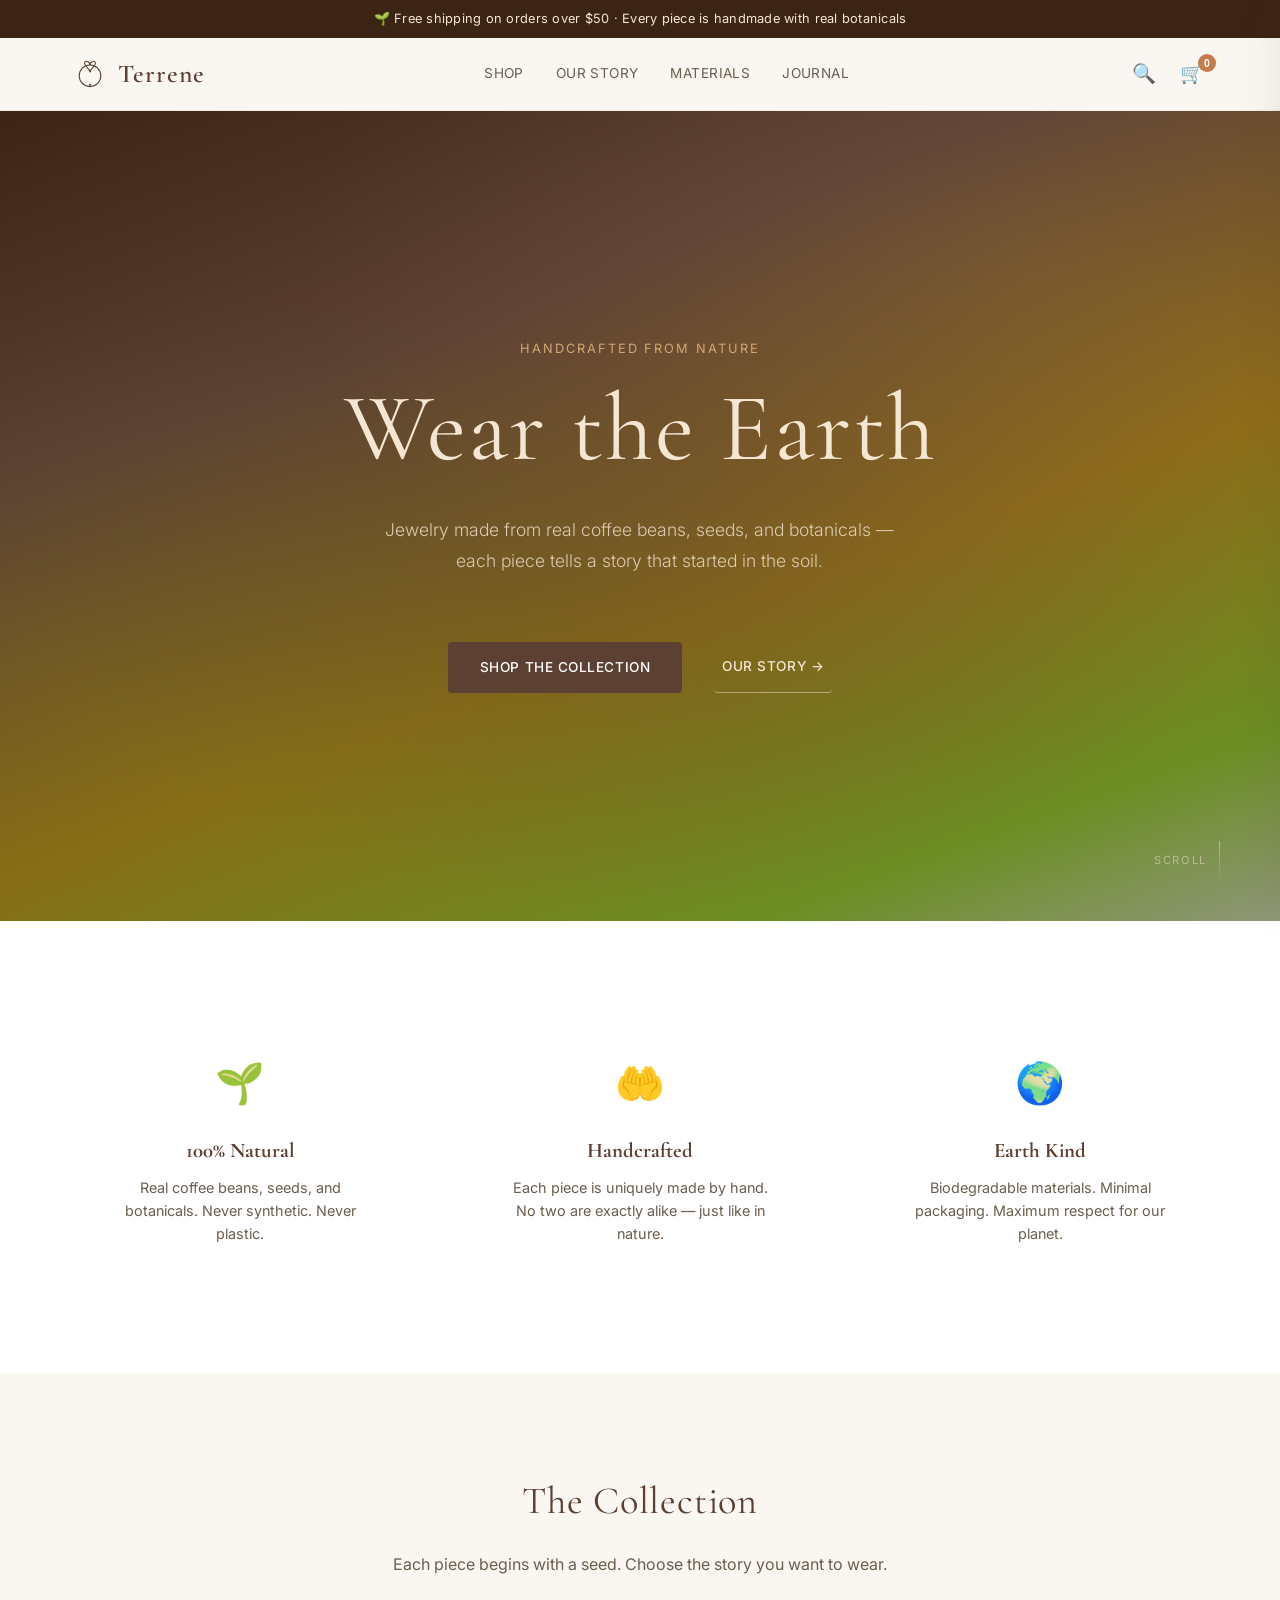
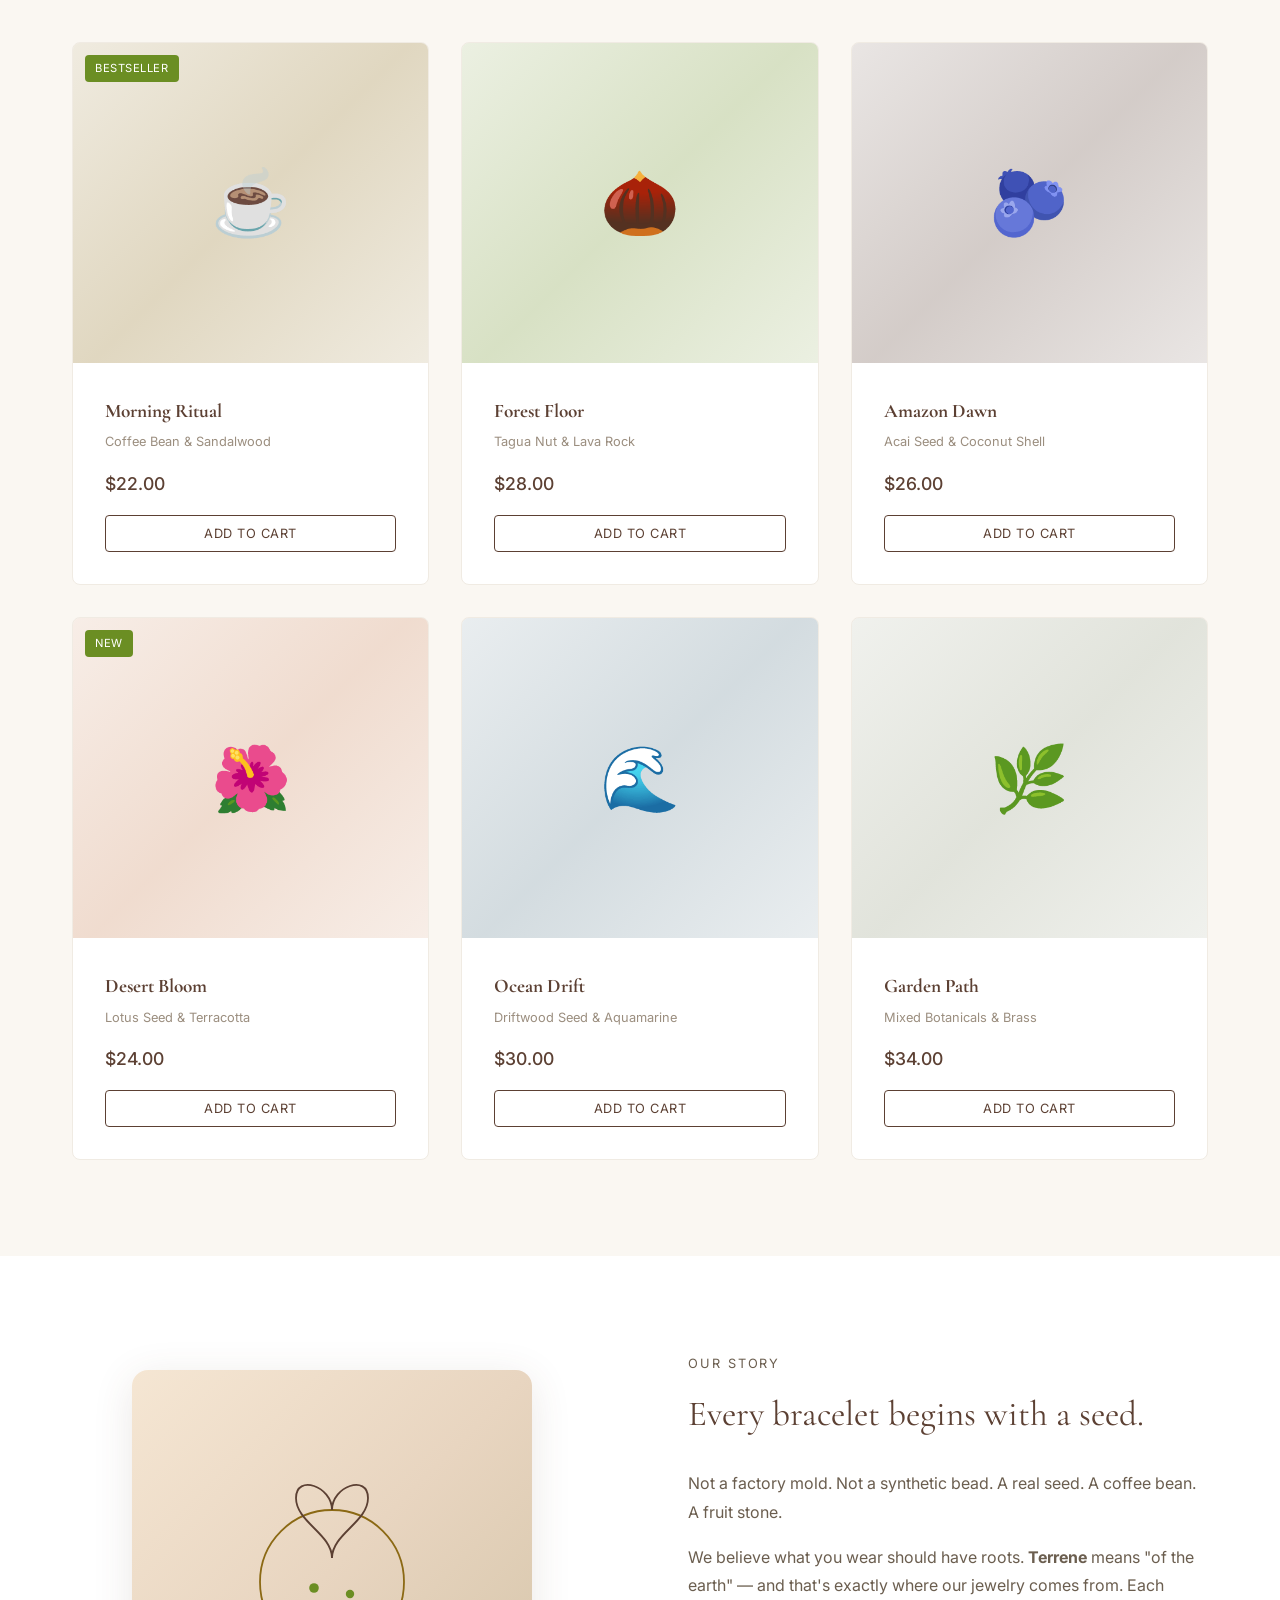
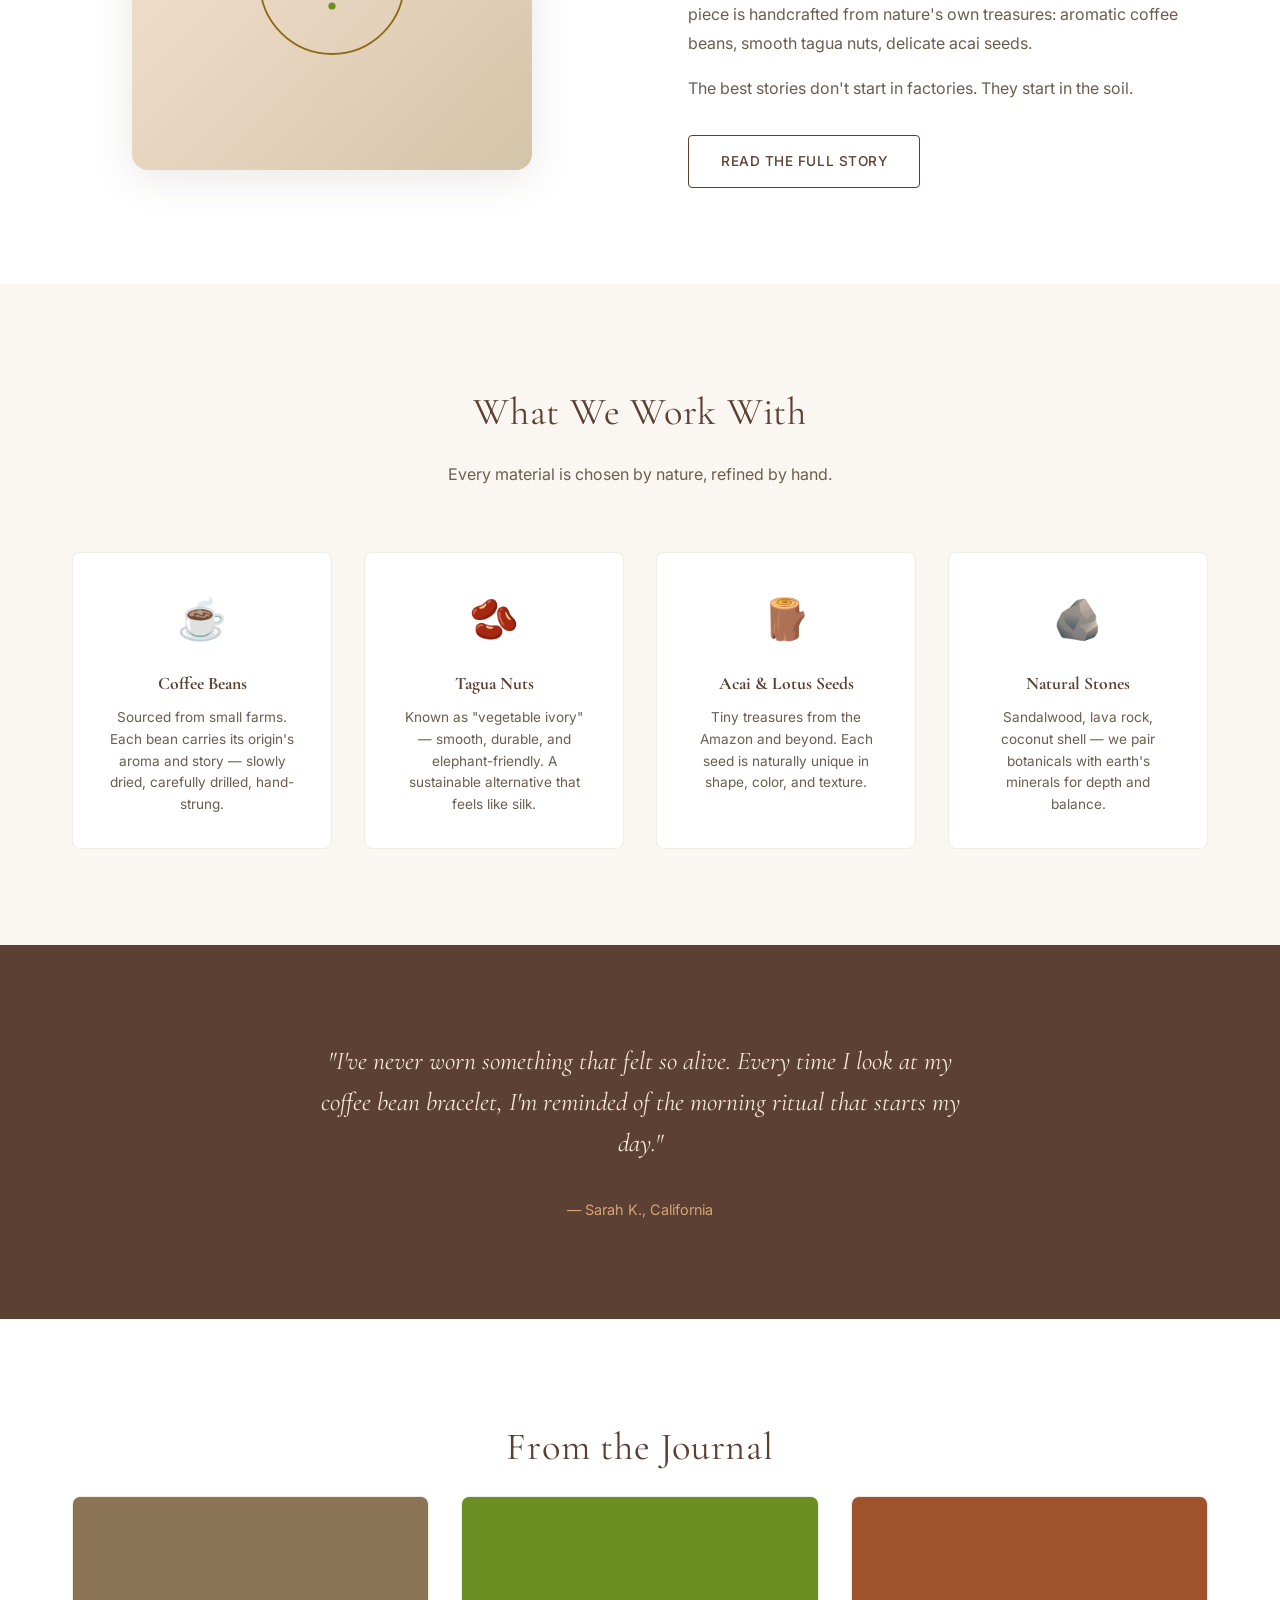
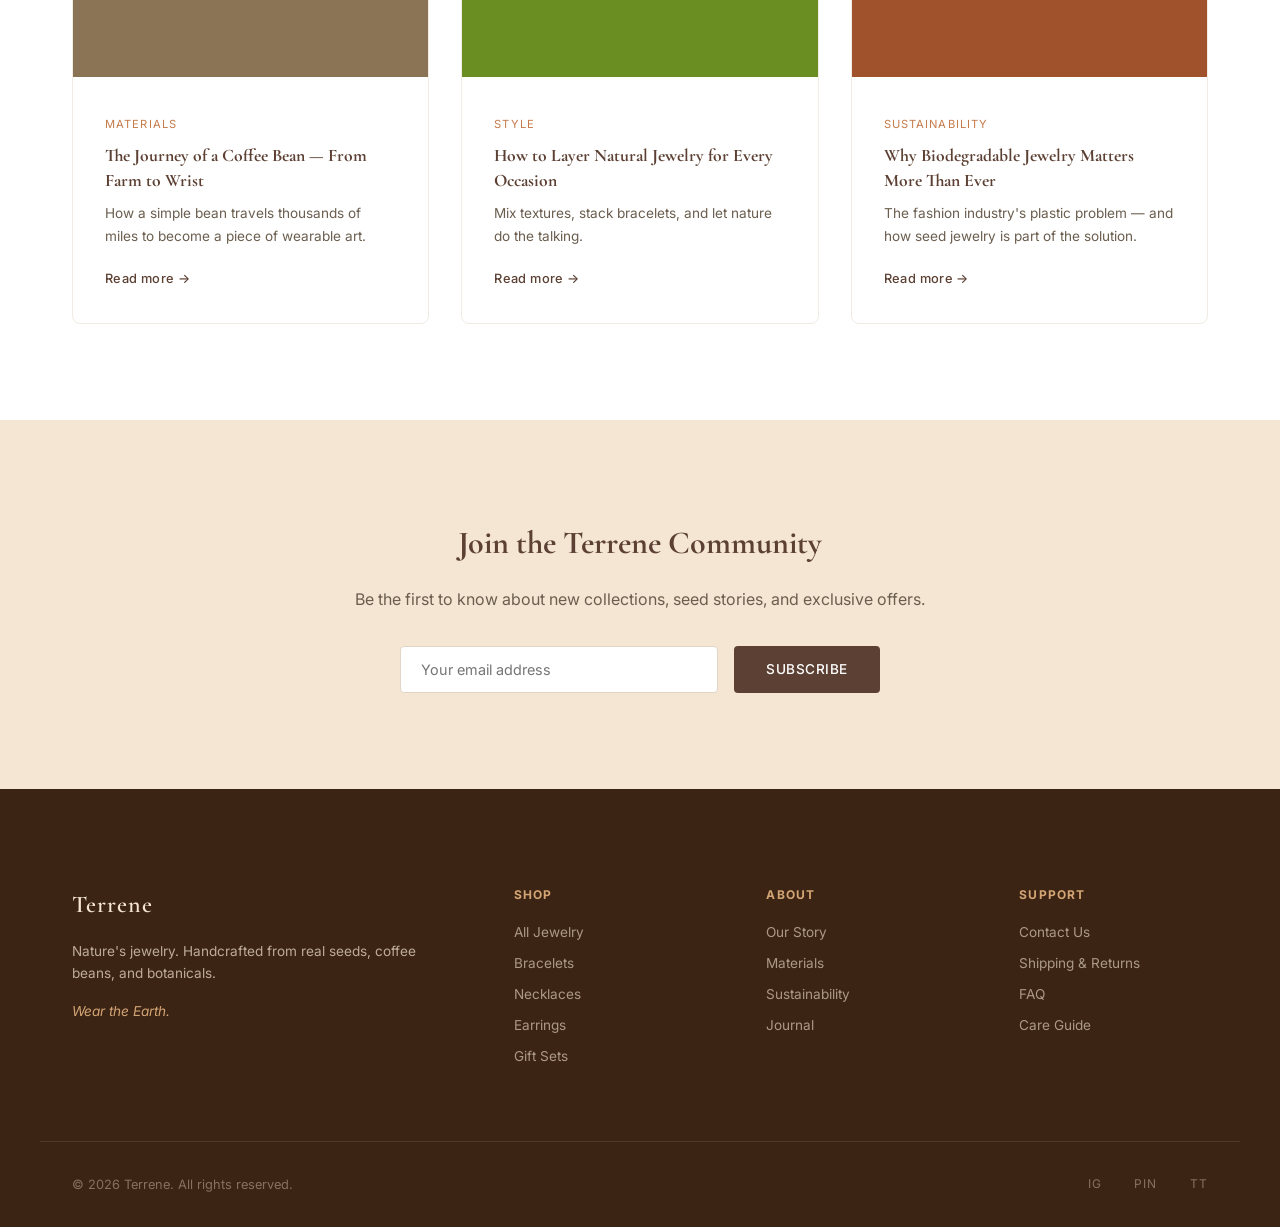
==== index.html @ ba91e8ec "Add files via upload" ====
<!DOCTYPE html>
<html lang="en">
<head>
  <meta charset="UTF-8">
  <meta name="viewport" content="width=device-width, initial-scale=1.0">
  <title>Terrene — Wear the Earth</title>
  <meta name="description" content="Nature's jewelry. Handcrafted from real seeds, coffee beans, and botanicals. Wear the Earth.">
  <link rel="stylesheet" href="styles.css">
  <link rel="preconnect" href="https://fonts.googleapis.com">
  <link rel="preconnect" href="https://fonts.gstatic.com" crossorigin>
  <link href="https://fonts.googleapis.com/css2?family=Cormorant+Garamond:ital,wght@0,400;0,600;1,400&family=Inter:wght@300;400;500&display=swap" rel="stylesheet">
</head>
<body>

  <!-- Announcement Bar -->
  <div class="announcement-bar">
    <span>🌱 Free shipping on orders over $50 · Every piece is handmade with real botanicals</span>
  </div>

  <!-- Header -->
  <header class="header">
    <div class="container header-inner">
      <a href="/" class="logo">
        <svg class="logo-icon" viewBox="0 0 40 40" xmlns="http://www.w3.org/2000/svg">
          <circle cx="20" cy="22" r="12" fill="none" stroke="currentColor" stroke-width="1.2"/>
          <path d="M20 10 C20 6, 14 4, 14 8 C14 12, 20 14, 20 18" fill="none" stroke="currentColor" stroke-width="1.2"/>
          <path d="M20 10 C20 6, 26 4, 26 8 C26 12, 20 14, 20 18" fill="none" stroke="currentColor" stroke-width="1.2"/>
          <circle cx="20" cy="32" r="1.2" fill="currentColor"/>
        </svg>
        <span class="logo-text">Terrene</span>
      </a>
      <nav class="nav">
        <a href="#shop">Shop</a>
        <a href="#story">Our Story</a>
        <a href="#materials">Materials</a>
        <a href="#journal">Journal</a>
      </nav>
      <div class="nav-actions">
        <button class="icon-btn" aria-label="Search">🔍</button>
        <button class="icon-btn" aria-label="Cart" id="cart-btn">
          🛒
          <span class="cart-count" id="cart-count">0</span>
        </button>
      </div>
    </div>
  </header>

  <main>

    <!-- Hero Section -->
    <section class="hero">
      <div class="hero-overlay"></div>
      <div class="container hero-content">
        <p class="hero-eyebrow">Handcrafted from nature</p>
        <h1 class="hero-title">Wear the Earth</h1>
        <p class="hero-subtitle">Jewelry made from real coffee beans, seeds, and botanicals — each piece tells a story that started in the soil.</p>
        <div class="hero-cta">
          <a href="#shop" class="btn btn-primary">Shop the Collection</a>
          <a href="#story" class="btn btn-ghost">Our Story →</a>
        </div>
      </div>
      <div class="hero-scroll">
        <span>Scroll</span>
        <div class="scroll-line"></div>
      </div>
    </section>

    <!-- Value Props -->
    <section class="values">
      <div class="container">
        <div class="values-grid">
          <div class="value-card">
            <div class="value-icon">🌱</div>
            <h3>100% Natural</h3>
            <p>Real coffee beans, seeds, and botanicals. Never synthetic. Never plastic.</p>
          </div>
          <div class="value-card">
            <div class="value-icon">🤲</div>
            <h3>Handcrafted</h3>
            <p>Each piece is uniquely made by hand. No two are exactly alike — just like in nature.</p>
          </div>
          <div class="value-card">
            <div class="value-icon">🌍</div>
            <h3>Earth Kind</h3>
            <p>Biodegradable materials. Minimal packaging. Maximum respect for our planet.</p>
          </div>
        </div>
      </div>
    </section>

    <!-- Featured Products -->
    <section class="products" id="shop">
      <div class="container">
        <h2 class="section-title">The Collection</h2>
        <p class="section-subtitle">Each piece begins with a seed. Choose the story you want to wear.</p>

        <div class="product-grid" id="product-grid">
          <!-- JS populated -->
        </div>
      </div>
    </section>

    <!-- Brand Story -->
    <section class="story" id="story">
      <div class="container story-grid">
        <div class="story-image">
          <div class="story-placeholder">
            <svg viewBox="0 0 200 200" xmlns="http://www.w3.org/2000/svg">
              <circle cx="100" cy="110" r="60" fill="none" stroke="#8B6914" stroke-width="1.5"/>
              <path d="M100 50 C100 30, 70 20, 70 40 C70 60, 100 70, 100 90" fill="none" stroke="#5C4033" stroke-width="1.5"/>
              <path d="M100 50 C100 30, 130 20, 130 40 C130 60, 100 70, 100 90" fill="none" stroke="#5C4033" stroke-width="1.5"/>
              <circle cx="85" cy="115" r="4" fill="#6B8E23"/>
              <circle cx="115" cy="120" r="3.5" fill="#6B8E23"/>
              <circle cx="100" cy="130" r="3" fill="#6B8E23"/>
            </svg>
          </div>
        </div>
        <div class="story-text">
          <p class="story-eyebrow">Our Story</p>
          <h2 class="story-title">Every bracelet begins with a seed.</h2>
          <p>Not a factory mold. Not a synthetic bead. A real seed. A coffee bean. A fruit stone.</p>
          <p>We believe what you wear should have roots. <strong>Terrene</strong> means "of the earth" — and that's exactly where our jewelry comes from. Each piece is handcrafted from nature's own treasures: aromatic coffee beans, smooth tagua nuts, delicate acai seeds.</p>
          <p>The best stories don't start in factories. They start in the soil.</p>
          <a href="#" class="btn btn-outline">Read the Full Story</a>
        </div>
      </div>
    </section>

    <!-- Materials -->
    <section class="materials" id="materials">
      <div class="container">
        <h2 class="section-title">What We Work With</h2>
        <p class="section-subtitle">Every material is chosen by nature, refined by hand.</p>
        <div class="materials-grid">
          <div class="material-card">
            <div class="material-emoji">☕</div>
            <h3>Coffee Beans</h3>
            <p>Sourced from small farms. Each bean carries its origin's aroma and story — slowly dried, carefully drilled, hand-strung.</p>
          </div>
          <div class="material-card">
            <div class="material-emoji">🫘</div>
            <h3>Tagua Nuts</h3>
            <p>Known as "vegetable ivory" — smooth, durable, and elephant-friendly. A sustainable alternative that feels like silk.</p>
          </div>
          <div class="material-card">
            <div class="material-emoji">🪵</div>
            <h3>Acai & Lotus Seeds</h3>
            <p>Tiny treasures from the Amazon and beyond. Each seed is naturally unique in shape, color, and texture.</p>
          </div>
          <div class="material-card">
            <div class="material-emoji">🪨</div>
            <h3>Natural Stones</h3>
            <p>Sandalwood, lava rock, coconut shell — we pair botanicals with earth's minerals for depth and balance.</p>
          </div>
        </div>
      </div>
    </section>

    <!-- Testimonial -->
    <section class="testimonial">
      <div class="container">
        <blockquote>
          <p>"I've never worn something that felt so alive. Every time I look at my coffee bean bracelet, I'm reminded of the morning ritual that starts my day."</p>
          <cite>— Sarah K., California</cite>
        </blockquote>
      </div>
    </section>

    <!-- Instagram / Journal -->
    <section class="journal" id="journal">
      <div class="container">
        <h2 class="section-title">From the Journal</h2>
        <div class="journal-grid">
          <article class="journal-card">
            <div class="journal-image" style="background: #8B7355;"></div>
            <div class="journal-text">
              <span class="journal-tag">Materials</span>
              <h3>The Journey of a Coffee Bean — From Farm to Wrist</h3>
              <p>How a simple bean travels thousands of miles to become a piece of wearable art.</p>
              <a href="#">Read more →</a>
            </div>
          </article>
          <article class="journal-card">
            <div class="journal-image" style="background: #6B8E23;"></div>
            <div class="journal-text">
              <span class="journal-tag">Style</span>
              <h3>How to Layer Natural Jewelry for Every Occasion</h3>
              <p>Mix textures, stack bracelets, and let nature do the talking.</p>
              <a href="#">Read more →</a>
            </div>
          </article>
          <article class="journal-card">
            <div class="journal-image" style="background: #A0522D;"></div>
            <div class="journal-text">
              <span class="journal-tag">Sustainability</span>
              <h3>Why Biodegradable Jewelry Matters More Than Ever</h3>
              <p>The fashion industry's plastic problem — and how seed jewelry is part of the solution.</p>
              <a href="#">Read more →</a>
            </div>
          </article>
        </div>
      </div>
    </section>

    <!-- Newsletter -->
    <section class="newsletter">
      <div class="container">
        <h2>Join the Terrene Community</h2>
        <p>Be the first to know about new collections, seed stories, and exclusive offers.</p>
        <form class="newsletter-form">
          <input type="email" placeholder="Your email address" required>
          <button type="submit" class="btn btn-primary">Subscribe</button>
        </form>
      </div>
    </section>

  </main>

  <!-- Footer -->
  <footer class="footer">
    <div class="container footer-grid">
      <div class="footer-brand">
        <span class="logo-text">Terrene</span>
        <p>Nature's jewelry. Handcrafted from real seeds, coffee beans, and botanicals.</p>
        <p class="footer-tagline">Wear the Earth.</p>
      </div>
      <div class="footer-links">
        <h4>Shop</h4>
        <a href="#">All Jewelry</a>
        <a href="#">Bracelets</a>
        <a href="#">Necklaces</a>
        <a href="#">Earrings</a>
        <a href="#">Gift Sets</a>
      </div>
      <div class="footer-links">
        <h4>About</h4>
        <a href="#">Our Story</a>
        <a href="#">Materials</a>
        <a href="#">Sustainability</a>
        <a href="#">Journal</a>
      </div>
      <div class="footer-links">
        <h4>Support</h4>
        <a href="#">Contact Us</a>
        <a href="#">Shipping & Returns</a>
        <a href="#">FAQ</a>
        <a href="#">Care Guide</a>
      </div>
    </div>
    <div class="container footer-bottom">
      <p>&copy; 2026 Terrene. All rights reserved.</p>
      <div class="footer-social">
        <a href="#" aria-label="Instagram">IG</a>
        <a href="#" aria-label="Pinterest">PIN</a>
        <a href="#" aria-label="TikTok">TT</a>
      </div>
    </div>
  </footer>

  <!-- Cart Sidebar -->
  <div class="cart-overlay" id="cart-overlay"></div>
  <aside class="cart-sidebar" id="cart-sidebar">
    <div class="cart-header">
      <h3>Your Cart</h3>
      <button class="icon-btn" id="cart-close">✕</button>
    </div>
    <div class="cart-items" id="cart-items">
      <p class="cart-empty">Your cart is empty. <br>Find something you love from the earth.</p>
    </div>
    <div class="cart-footer" id="cart-footer" style="display:none;">
      <div class="cart-total">
        <span>Total</span>
        <span id="cart-total-price">$0.00</span>
      </div>
      <button class="btn btn-primary btn-block">Checkout</button>
    </div>
  </aside>

  <script src="app.js"></script>
</body>
</html>
---- styles.css ----
/* ============================================
   TERRENE — Brand Design System
   Earth tones · Warm · Handcrafted · Minimal
   ============================================ */

/* --- CSS Variables --- */
:root {
  /* Brand Colors */
  --color-earth:        #5C4033;   /* Deep soil brown */
  --color-terracotta:   #C67B4B;   /* Warm terracotta */
  --color-clay:         #D4A574;   /* Light clay */
  --color-sand:         #F5E6D3;   /* Sand / cream */
  --color-olive:        #6B8E23;   /* Olive green */
  --color-sage:         #8F9779;   /* Muted sage */
  --color-coffee:       #3C2415;   /* Dark coffee */
  --color-cream:        #FAF7F2;   /* Warm cream bg */
  --color-white:        #FFFFFF;

  /* Text */
  --text-primary:       #2C2416;
  --text-secondary:     #6B5E4F;
  --text-muted:         #9B8E7F;

  /* UI */
  --border-color:       #E0D5C7;
  --border-light:       #F0EBE3;
  --shadow-sm:          0 1px 3px rgba(92, 64, 51, 0.06);
  --shadow-md:          0 4px 20px rgba(92, 64, 51, 0.08);
  --shadow-lg:          0 8px 40px rgba(92, 64, 51, 0.12);

  /* Typography */
  --font-display:       'Cormorant Garamond', Georgia, serif;
  --font-body:          'Inter', -apple-system, BlinkMacSystemFont, sans-serif;

  /* Spacing */
  --space-xs:           0.5rem;
  --space-sm:           1rem;
  --space-md:           2rem;
  --space-lg:           4rem;
  --space-xl:           6rem;

  /* Radius */
  --radius-sm:          4px;
  --radius-md:          8px;
  --radius-lg:          16px;

  /* Container */
  --max-width:          1200px;
}

/* --- Reset --- */
*, *::before, *::after {
  margin: 0;
  padding: 0;
  box-sizing: border-box;
}

html {
  scroll-behavior: smooth;
  font-size: 16px;
}

body {
  font-family: var(--font-body);
  color: var(--text-primary);
  background: var(--color-cream);
  line-height: 1.7;
  -webkit-font-smoothing: antialiased;
}

img {
  max-width: 100%;
  display: block;
}

a {
  color: inherit;
  text-decoration: none;
}

.container {
  max-width: var(--max-width);
  margin: 0 auto;
  padding: 0 var(--space-md);
}

/* --- Announcement Bar --- */
.announcement-bar {
  background: var(--color-coffee);
  color: var(--color-sand);
  text-align: center;
  padding: 8px var(--space-md);
  font-size: 0.8rem;
  letter-spacing: 0.02em;
}

/* --- Header --- */
.header {
  position: sticky;
  top: 0;
  z-index: 100;
  background: rgba(250, 247, 242, 0.92);
  backdrop-filter: blur(12px);
  border-bottom: 1px solid var(--border-light);
  transition: box-shadow 0.3s;
}

.header.scrolled {
  box-shadow: var(--shadow-sm);
}

.header-inner {
  display: flex;
  align-items: center;
  justify-content: space-between;
  height: 72px;
}

.logo {
  display: flex;
  align-items: center;
  gap: 10px;
  color: var(--color-earth);
}

.logo-icon {
  width: 36px;
  height: 36px;
}

.logo-text {
  font-family: var(--font-display);
  font-size: 1.6rem;
  font-weight: 600;
  letter-spacing: 0.04em;
  color: var(--color-earth);
}

.nav {
  display: flex;
  gap: var(--space-md);
}

.nav a {
  font-size: 0.85rem;
  font-weight: 400;
  color: var(--text-secondary);
  letter-spacing: 0.03em;
  text-transform: uppercase;
  transition: color 0.2s;
  position: relative;
}

.nav a::after {
  content: '';
  position: absolute;
  bottom: -4px;
  left: 0;
  width: 0;
  height: 1.5px;
  background: var(--color-earth);
  transition: width 0.3s;
}

.nav a:hover {
  color: var(--color-earth);
}

.nav a:hover::after {
  width: 100%;
}

.nav-actions {
  display: flex;
  align-items: center;
  gap: var(--space-sm);
}

.icon-btn {
  background: none;
  border: none;
  font-size: 1.2rem;
  cursor: pointer;
  position: relative;
  padding: 4px;
  transition: transform 0.2s;
}

.icon-btn:hover {
  transform: scale(1.1);
}

.cart-count {
  position: absolute;
  top: -4px;
  right: -8px;
  background: var(--color-terracotta);
  color: white;
  font-size: 0.65rem;
  font-weight: 600;
  width: 18px;
  height: 18px;
  border-radius: 50%;
  display: flex;
  align-items: center;
  justify-content: center;
}

/* --- Buttons --- */
.btn {
  display: inline-block;
  padding: 14px 32px;
  font-family: var(--font-body);
  font-size: 0.85rem;
  font-weight: 500;
  letter-spacing: 0.04em;
  text-transform: uppercase;
  border-radius: var(--radius-sm);
  cursor: pointer;
  transition: all 0.3s;
  border: none;
}

.btn-primary {
  background: var(--color-earth);
  color: var(--color-white);
}

.btn-primary:hover {
  background: var(--color-coffee);
  transform: translateY(-1px);
  box-shadow: var(--shadow-md);
}

.btn-ghost {
  background: transparent;
  color: var(--color-sand);
  border-bottom: 1px solid rgba(245, 230, 211, 0.5);
  padding: 14px 8px;
}

.btn-ghost:hover {
  border-color: var(--color-sand);
}

.btn-outline {
  background: transparent;
  color: var(--color-earth);
  border: 1.5px solid var(--color-earth);
}

.btn-outline:hover {
  background: var(--color-earth);
  color: var(--color-white);
}

.btn-block {
  width: 100%;
}

/* --- Hero --- */
.hero {
  position: relative;
  min-height: 90vh;
  display: flex;
  align-items: center;
  background: linear-gradient(160deg, #3C2415 0%, #5C4033 30%, #8B6914 60%, #6B8E23 85%, #8F9779 100%);
  overflow: hidden;
}

.hero::before {
  content: '';
  position: absolute;
  inset: 0;
  background: 
    radial-gradient(ellipse at 20% 80%, rgba(107, 142, 35, 0.15) 0%, transparent 50%),
    radial-gradient(ellipse at 80% 20%, rgba(212, 165, 116, 0.1) 0%, transparent 50%),
    radial-gradient(ellipse at 50% 50%, rgba(92, 64, 51, 0.3) 0%, transparent 70%);
  z-index: 1;
}

.hero-overlay {
  position: absolute;
  inset: 0;
  background: url("data:image/svg+xml,%3Csvg width='60' height='60' xmlns='http://www.w3.org/2000/svg'%3E%3Ccircle cx='30' cy='30' r='0.4' fill='rgba(245,230,211,0.06)'/%3E%3C/svg%3E");
  z-index: 2;
}

.hero-content {
  position: relative;
  z-index: 3;
  text-align: center;
  color: var(--color-sand);
  max-width: 720px;
}

.hero-eyebrow {
  font-size: 0.8rem;
  letter-spacing: 0.15em;
  text-transform: uppercase;
  color: var(--color-clay);
  margin-bottom: var(--space-sm);
}

.hero-title {
  font-family: var(--font-display);
  font-size: clamp(3.5rem, 8vw, 6rem);
  font-weight: 400;
  line-height: 1.1;
  letter-spacing: 0.02em;
  margin-bottom: var(--space-md);
  color: var(--color-sand);
}

.hero-subtitle {
  font-size: 1.1rem;
  font-weight: 300;
  line-height: 1.8;
  color: rgba(245, 230, 211, 0.8);
  margin-bottom: var(--space-lg);
  max-width: 540px;
  margin-left: auto;
  margin-right: auto;
}

.hero-cta {
  display: flex;
  gap: var(--space-md);
  justify-content: center;
  align-items: center;
  flex-wrap: wrap;
}

.hero-scroll {
  position: absolute;
  bottom: 40px;
  right: 60px;
  z-index: 3;
  display: flex;
  align-items: center;
  gap: 12px;
  color: rgba(245, 230, 211, 0.5);
  font-size: 0.7rem;
  letter-spacing: 0.15em;
  text-transform: uppercase;
}

.scroll-line {
  width: 1px;
  height: 40px;
  background: linear-gradient(to bottom, rgba(245,230,211,0.5), transparent);
  animation: scrollPulse 2s ease-in-out infinite;
}

@keyframes scrollPulse {
  0%, 100% { opacity: 0.5; }
  50% { opacity: 1; }
}

/* --- Values --- */
.values {
  padding: var(--space-xl) 0;
  background: var(--color-white);
}

.values-grid {
  display: grid;
  grid-template-columns: repeat(3, 1fr);
  gap: var(--space-lg);
}

.value-card {
  text-align: center;
  padding: var(--space-md);
}

.value-icon {
  font-size: 2.5rem;
  margin-bottom: var(--space-sm);
}

.value-card h3 {
  font-family: var(--font-display);
  font-size: 1.3rem;
  color: var(--color-earth);
  margin-bottom: var(--space-xs);
}

.value-card p {
  font-size: 0.9rem;
  color: var(--text-secondary);
  line-height: 1.6;
}

/* --- Section Titles --- */
.section-title {
  font-family: var(--font-display);
  font-size: 2.4rem;
  font-weight: 400;
  color: var(--color-earth);
  text-align: center;
  margin-bottom: var(--space-sm);
  letter-spacing: 0.02em;
}

.section-subtitle {
  text-align: center;
  color: var(--text-secondary);
  font-size: 1rem;
  margin-bottom: var(--space-lg);
  max-width: 500px;
  margin-left: auto;
  margin-right: auto;
}

/* --- Products --- */
.products {
  padding: var(--space-xl) 0;
}

.product-grid {
  display: grid;
  grid-template-columns: repeat(3, 1fr);
  gap: var(--space-md);
}

.product-card {
  background: var(--color-white);
  border-radius: var(--radius-md);
  overflow: hidden;
  transition: transform 0.3s, box-shadow 0.3s;
  cursor: pointer;
  border: 1px solid var(--border-light);
}

.product-card:hover {
  transform: translateY(-4px);
  box-shadow: var(--shadow-lg);
}

.product-image {
  height: 320px;
  position: relative;
  overflow: hidden;
}

.product-image .img-placeholder {
  width: 100%;
  height: 100%;
  display: flex;
  align-items: center;
  justify-content: center;
  font-size: 4rem;
  transition: transform 0.5s;
}

.product-card:hover .img-placeholder {
  transform: scale(1.05);
}

.product-badge {
  position: absolute;
  top: 12px;
  left: 12px;
  background: var(--color-olive);
  color: white;
  font-size: 0.7rem;
  letter-spacing: 0.05em;
  text-transform: uppercase;
  padding: 4px 10px;
  border-radius: var(--radius-sm);
}

.product-info {
  padding: var(--space-md);
}

.product-name {
  font-family: var(--font-display);
  font-size: 1.2rem;
  color: var(--color-earth);
  margin-bottom: 4px;
}

.product-material {
  font-size: 0.8rem;
  color: var(--text-muted);
  margin-bottom: var(--space-sm);
}

.product-price {
  font-size: 1.1rem;
  font-weight: 500;
  color: var(--color-earth);
}

.product-add {
  margin-top: var(--space-sm);
  width: 100%;
  padding: 10px;
  background: transparent;
  border: 1px solid var(--color-earth);
  color: var(--color-earth);
  font-family: var(--font-body);
  font-size: 0.8rem;
  letter-spacing: 0.04em;
  text-transform: uppercase;
  cursor: pointer;
  border-radius: var(--radius-sm);
  transition: all 0.3s;
}

.product-add:hover {
  background: var(--color-earth);
  color: white;
}

/* --- Story --- */
.story {
  padding: var(--space-xl) 0;
  background: var(--color-white);
}

.story-grid {
  display: grid;
  grid-template-columns: 1fr 1fr;
  gap: var(--space-xl);
  align-items: center;
}

.story-image {
  display: flex;
  align-items: center;
  justify-content: center;
}

.story-placeholder {
  width: 100%;
  max-width: 400px;
  aspect-ratio: 1;
  background: linear-gradient(135deg, #F5E6D3, #E8D5C0, #D4C4A8);
  border-radius: var(--radius-lg);
  display: flex;
  align-items: center;
  justify-content: center;
  box-shadow: var(--shadow-lg);
}

.story-placeholder svg {
  width: 60%;
  height: 60%;
}

.story-eyebrow {
  font-size: 0.8rem;
  letter-spacing: 0.15em;
  text-transform: uppercase;
  color: var(--color-terracotta);
  margin-bottom: var(--space-sm);
}

.story-title {
  font-family: var(--font-display);
  font-size: 2.2rem;
  font-weight: 400;
  color: var(--color-earth);
  line-height: 1.3;
  margin-bottom: var(--space-md);
}

.story-text p {
  color: var(--text-secondary);
  margin-bottom: var(--space-sm);
  line-height: 1.8;
}

.story-text .btn {
  margin-top: var(--space-sm);
}

/* --- Materials --- */
.materials {
  padding: var(--space-xl) 0;
}

.materials-grid {
  display: grid;
  grid-template-columns: repeat(4, 1fr);
  gap: var(--space-md);
}

.material-card {
  text-align: center;
  padding: var(--space-md);
  background: var(--color-white);
  border-radius: var(--radius-md);
  border: 1px solid var(--border-light);
  transition: transform 0.3s, box-shadow 0.3s;
}

.material-card:hover {
  transform: translateY(-2px);
  box-shadow: var(--shadow-md);
}

.material-emoji {
  font-size: 2.5rem;
  margin-bottom: var(--space-sm);
}

.material-card h3 {
  font-family: var(--font-display);
  font-size: 1.1rem;
  color: var(--color-earth);
  margin-bottom: var(--space-xs);
}

.material-card p {
  font-size: 0.85rem;
  color: var(--text-secondary);
  line-height: 1.6;
}

/* --- Testimonial --- */
.testimonial {
  padding: var(--space-xl) 0;
  background: var(--color-earth);
  color: var(--color-sand);
  text-align: center;
}

.testimonial blockquote {
  max-width: 640px;
  margin: 0 auto;
}

.testimonial p {
  font-family: var(--font-display);
  font-size: 1.6rem;
  font-style: italic;
  line-height: 1.6;
  margin-bottom: var(--space-md);
}

.testimonial cite {
  font-style: normal;
  font-size: 0.9rem;
  color: var(--color-clay);
}

/* --- Journal --- */
.journal {
  padding: var(--space-xl) 0;
  background: var(--color-white);
}

.journal-grid {
  display: grid;
  grid-template-columns: repeat(3, 1fr);
  gap: var(--space-md);
}

.journal-card {
  border-radius: var(--radius-md);
  overflow: hidden;
  border: 1px solid var(--border-light);
  transition: transform 0.3s, box-shadow 0.3s;
}

.journal-card:hover {
  transform: translateY(-3px);
  box-shadow: var(--shadow-md);
}

.journal-image {
  height: 180px;
  background-size: cover;
  background-position: center;
}

.journal-text {
  padding: var(--space-md);
}

.journal-tag {
  font-size: 0.7rem;
  letter-spacing: 0.1em;
  text-transform: uppercase;
  color: var(--color-terracotta);
}

.journal-text h3 {
  font-family: var(--font-display);
  font-size: 1.1rem;
  color: var(--color-earth);
  margin: var(--space-xs) 0;
  line-height: 1.4;
}

.journal-text p {
  font-size: 0.85rem;
  color: var(--text-secondary);
  margin-bottom: var(--space-sm);
}

.journal-text a {
  font-size: 0.8rem;
  font-weight: 500;
  color: var(--color-earth);
  letter-spacing: 0.03em;
}

/* --- Newsletter --- */
.newsletter {
  padding: var(--space-xl) 0;
  text-align: center;
  background: var(--color-sand);
}

.newsletter h2 {
  font-family: var(--font-display);
  font-size: 2rem;
  color: var(--color-earth);
  margin-bottom: var(--space-sm);
}

.newsletter p {
  color: var(--text-secondary);
  margin-bottom: var(--space-md);
}

.newsletter-form {
  display: flex;
  gap: var(--space-sm);
  max-width: 480px;
  margin: 0 auto;
}

.newsletter-form input {
  flex: 1;
  padding: 14px 20px;
  border: 1px solid var(--border-color);
  border-radius: var(--radius-sm);
  font-family: var(--font-body);
  font-size: 0.9rem;
  background: var(--color-white);
  color: var(--text-primary);
  outline: none;
  transition: border-color 0.3s;
}

.newsletter-form input:focus {
  border-color: var(--color-earth);
}

/* --- Footer --- */
.footer {
  background: var(--color-coffee);
  color: var(--color-sand);
  padding: var(--space-xl) 0 var(--space-md);
}

.footer-grid {
  display: grid;
  grid-template-columns: 2fr 1fr 1fr 1fr;
  gap: var(--space-lg);
  padding-bottom: var(--space-lg);
  border-bottom: 1px solid rgba(245, 230, 211, 0.1);
}

.footer-brand .logo-text {
  font-size: 1.5rem;
  color: var(--color-sand);
  display: block;
  margin-bottom: var(--space-sm);
}

.footer-brand p {
  font-size: 0.85rem;
  color: rgba(245, 230, 211, 0.7);
  line-height: 1.6;
}

.footer-tagline {
  margin-top: var(--space-sm);
  font-style: italic;
  color: var(--color-clay) !important;
}

.footer-links h4 {
  font-size: 0.75rem;
  letter-spacing: 0.1em;
  text-transform: uppercase;
  color: var(--color-clay);
  margin-bottom: var(--space-sm);
}

.footer-links a {
  display: block;
  font-size: 0.85rem;
  color: rgba(245, 230, 211, 0.6);
  margin-bottom: 8px;
  transition: color 0.2s;
}

.footer-links a:hover {
  color: var(--color-sand);
}

.footer-bottom {
  display: flex;
  justify-content: space-between;
  align-items: center;
  padding-top: var(--space-md);
  font-size: 0.8rem;
  color: rgba(245, 230, 211, 0.4);
}

.footer-social {
  display: flex;
  gap: var(--space-md);
}

.footer-social a {
  color: rgba(245, 230, 211, 0.4);
  font-size: 0.75rem;
  letter-spacing: 0.1em;
  transition: color 0.2s;
}

.footer-social a:hover {
  color: var(--color-sand);
}

/* --- Cart Sidebar --- */
.cart-overlay {
  position: fixed;
  inset: 0;
  background: rgba(44, 36, 22, 0.5);
  z-index: 200;
  opacity: 0;
  pointer-events: none;
  transition: opacity 0.3s;
}

.cart-overlay.open {
  opacity: 1;
  pointer-events: auto;
}

.cart-sidebar {
  position: fixed;
  top: 0;
  right: 0;
  width: 400px;
  max-width: 90vw;
  height: 100vh;
  background: var(--color-white);
  z-index: 201;
  display: flex;
  flex-direction: column;
  transform: translateX(100%);
  transition: transform 0.4s cubic-bezier(0.4, 0, 0.2, 1);
  box-shadow: var(--shadow-lg);
}

.cart-sidebar.open {
  transform: translateX(0);
}

.cart-header {
  display: flex;
  justify-content: space-between;
  align-items: center;
  padding: var(--space-md);
  border-bottom: 1px solid var(--border-light);
}

.cart-header h3 {
  font-family: var(--font-display);
  font-size: 1.3rem;
  color: var(--color-earth);
}

.cart-items {
  flex: 1;
  overflow-y: auto;
  padding: var(--space-md);
}

.cart-empty {
  text-align: center;
  color: var(--text-muted);
  padding: var(--space-xl) 0;
  line-height: 1.8;
}

.cart-item {
  display: flex;
  gap: var(--space-sm);
  padding: var(--space-sm) 0;
  border-bottom: 1px solid var(--border-light);
}

.cart-item-image {
  width: 64px;
  height: 64px;
  border-radius: var(--radius-sm);
  display: flex;
  align-items: center;
  justify-content: center;
  font-size: 1.5rem;
  flex-shrink: 0;
}

.cart-item-info {
  flex: 1;
}

.cart-item-name {
  font-family: var(--font-display);
  font-size: 0.95rem;
  color: var(--color-earth);
}

.cart-item-price {
  font-size: 0.85rem;
  color: var(--text-secondary);
}

.cart-item-remove {
  background: none;
  border: none;
  color: var(--text-muted);
  cursor: pointer;
  font-size: 0.8rem;
  padding: 4px;
}

.cart-footer {
  padding: var(--space-md);
  border-top: 1px solid var(--border-light);
}

.cart-total {
  display: flex;
  justify-content: space-between;
  font-weight: 500;
  margin-bottom: var(--space-sm);
  color: var(--color-earth);
}

/* --- Responsive --- */
@media (max-width: 900px) {
  .nav {
    display: none;
  }

  .values-grid,
  .product-grid,
  .materials-grid,
  .journal-grid {
    grid-template-columns: repeat(2, 1fr);
  }

  .story-grid {
    grid-template-columns: 1fr;
  }

  .story-image {
    order: -1;
  }

  .footer-grid {
    grid-template-columns: 1fr 1fr;
  }

  .hero-title {
    font-size: 2.8rem;
  }

  .section-title {
    font-size: 1.8rem;
  }
}

@media (max-width: 540px) {
  .values-grid,
  .product-grid,
  .materials-grid,
  .journal-grid {
    grid-template-columns: 1fr;
  }

  .footer-grid {
    grid-template-columns: 1fr;
  }

  .hero-cta {
    flex-direction: column;
  }

  .newsletter-form {
    flex-direction: column;
  }

  .hero-title {
    font-size: 2.2rem;
  }
}
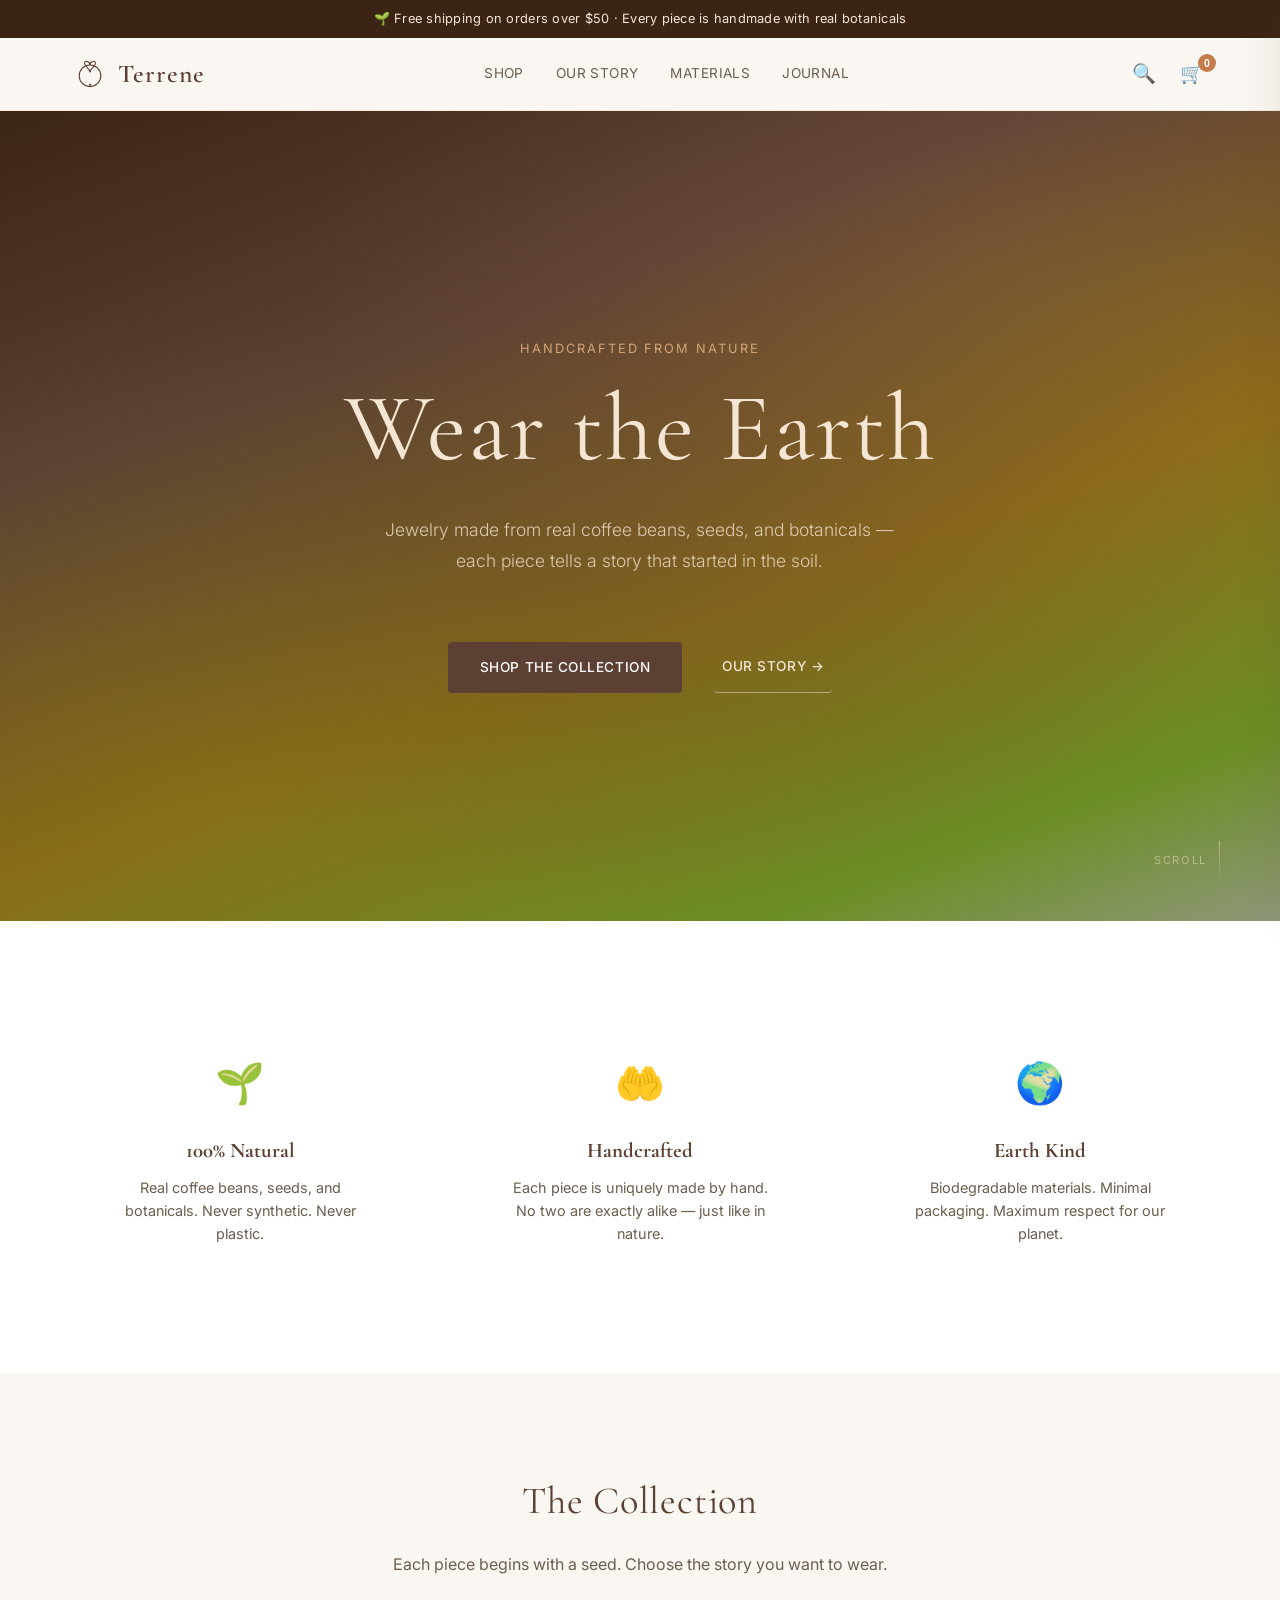
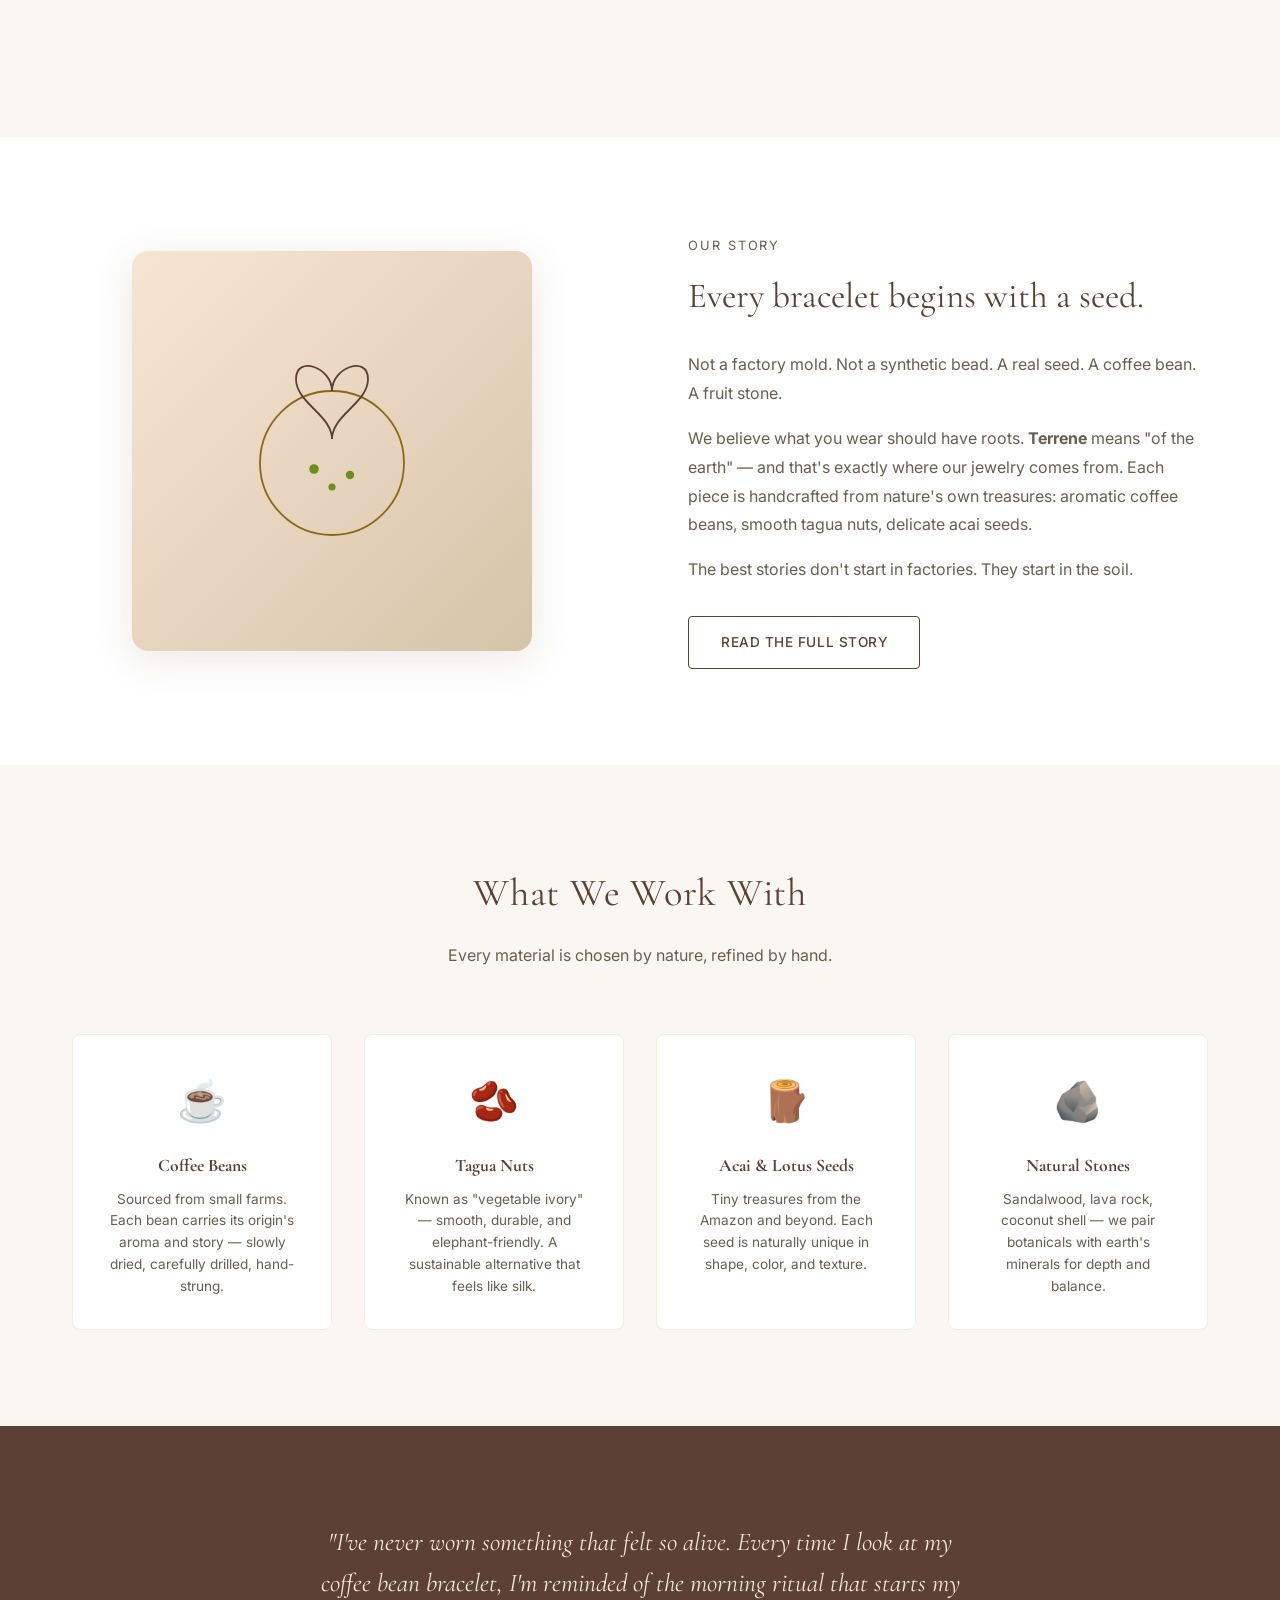
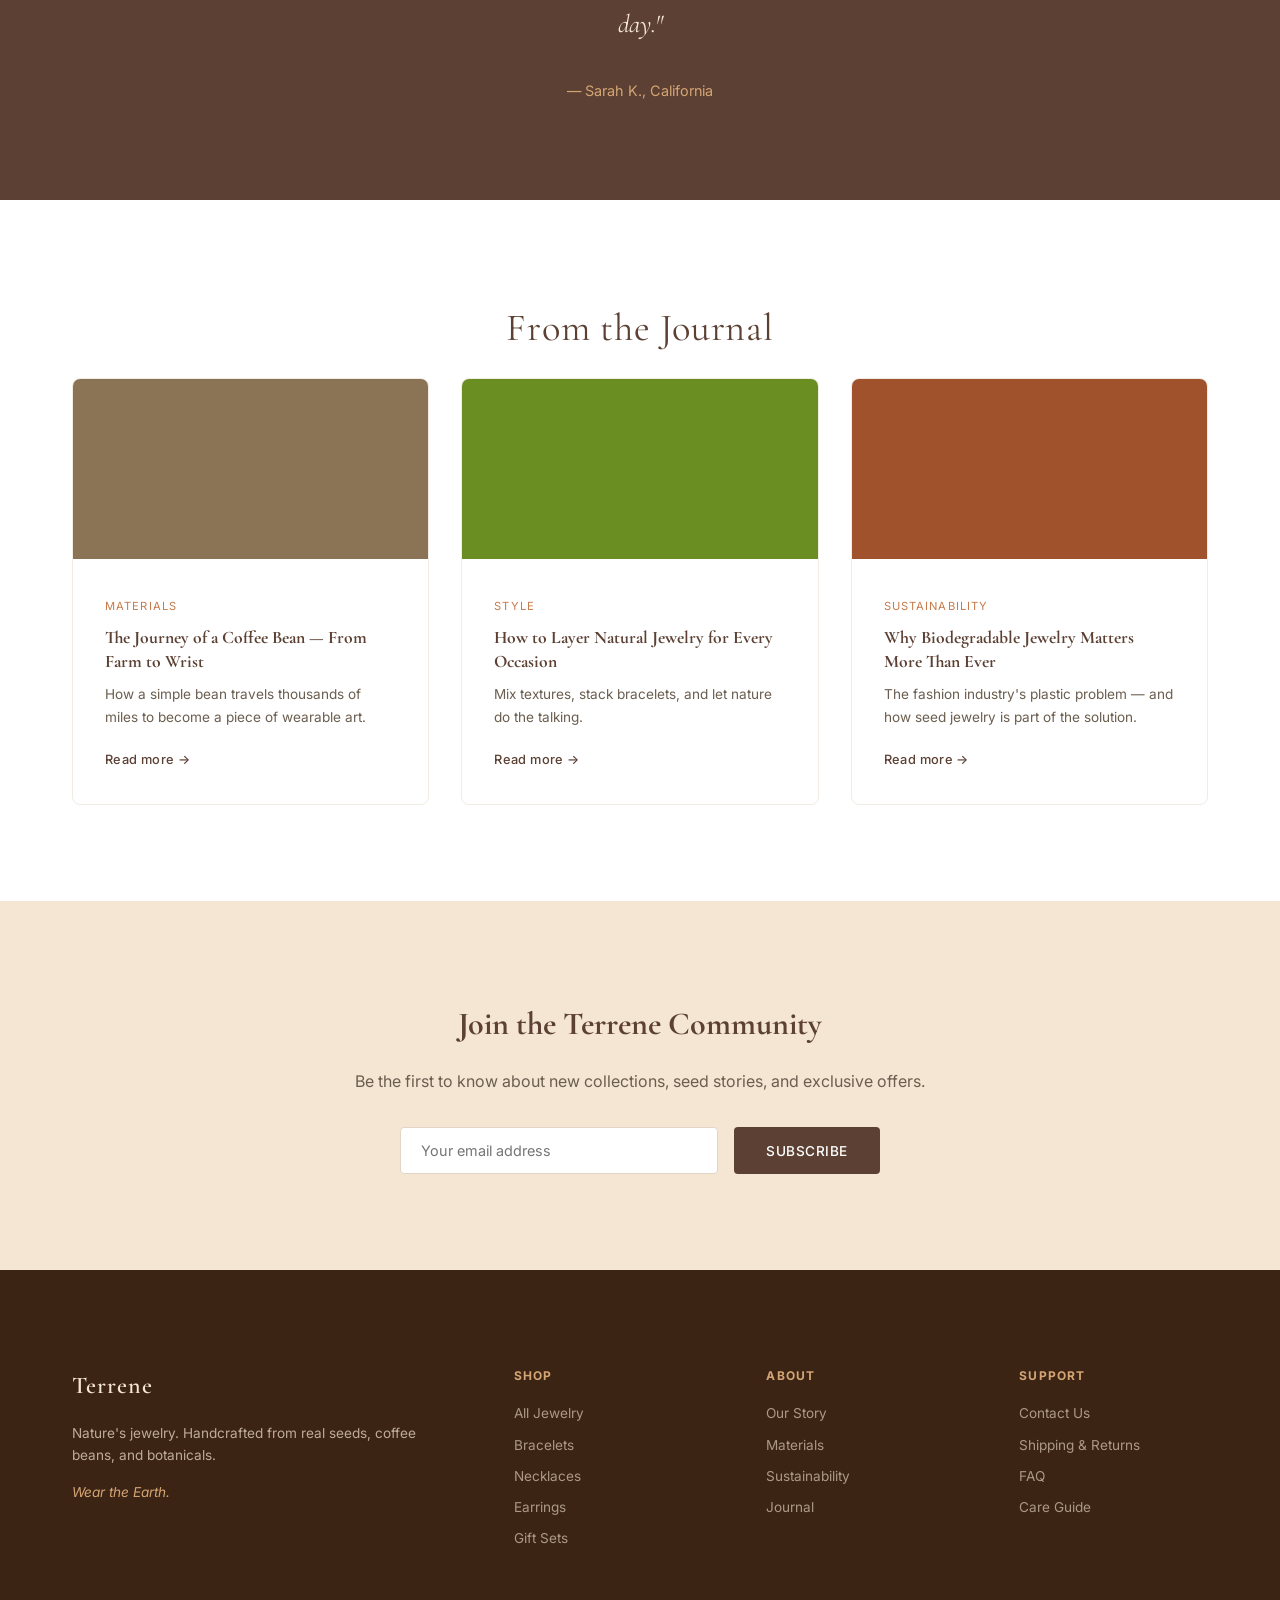
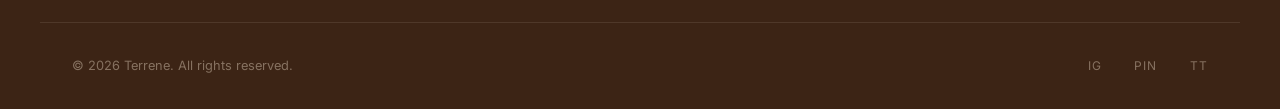
==== commit a9cf4932: "feat: add Supabase+PayPal integration, admin auth login, RLS hardening" ====
--- a/index.html
+++ b/index.html
@@ -272,10 +272,14 @@
         <span>Total</span>
         <span id="cart-total-price">$0.00</span>
       </div>
-      <button class="btn btn-primary btn-block">Checkout</button>
+      <div id="paypal-button-container"></div>
+      <button class="btn btn-primary btn-block" id="checkout-fallback" style="display:none;">Checkout via PayPal</button>
+      <p class="checkout-note">🔒 Secure checkout via PayPal · No account needed</p>
     </div>
   </aside>
 
+  <script src="https://www.paypal.com/sdk/js?client-id=AZBHmI4Dd2C38fX05GgBwP5ar7pooLJ3kbbKfvloXMPkipkqy6OuvO-WI5j_RGrb_WlTW0MSbIrz-1dz&currency=USD"></script>
+  <script src="supabase.js"></script>
   <script src="app.js"></script>
 </body>
 </html>
--- a/styles.css
+++ b/styles.css
@@ -431,6 +431,9 @@
   transition: transform 0.3s, box-shadow 0.3s;
   cursor: pointer;
   border: 1px solid var(--border-light);
+  display: block;
+  text-decoration: none;
+  color: inherit;
 }
 
 .product-card:hover {
@@ -442,6 +445,14 @@
   height: 320px;
   position: relative;
   overflow: hidden;
+  background: var(--color-white);
+}
+
+.product-image img {
+  width: 100%;
+  height: 100%;
+  object-fit: cover;
+  transition: transform 0.5s;
 }
 
 .product-image .img-placeholder {
@@ -454,6 +465,7 @@
   transition: transform 0.5s;
 }
 
+.product-card:hover .product-image img,
 .product-card:hover .img-placeholder {
   transform: scale(1.05);
 }
@@ -950,6 +962,276 @@
   color: var(--color-earth);
 }
 
+/* --- Product Image --- */
+.product-image img {
+  width: 100%;
+  height: 100%;
+  object-fit: cover;
+}
+
+/* --- Product Detail Page --- */
+.product-detail-layout {
+  display: grid;
+  grid-template-columns: 1fr 1fr;
+  gap: var(--space-xl);
+  padding: var(--space-lg) 0;
+  align-items: start;
+}
+
+/* Gallery */
+.product-gallery {
+  position: sticky;
+  top: 100px;
+}
+
+.gallery-main {
+  border-radius: var(--radius-md);
+  overflow: hidden;
+  background: var(--color-white);
+  border: 1px solid var(--border-light);
+  margin-bottom: var(--space-sm);
+}
+
+.gallery-main img {
+  width: 100%;
+  height: auto;
+  display: block;
+  aspect-ratio: 1;
+  object-fit: cover;
+}
+
+.gallery-thumbs {
+  display: grid;
+  grid-template-columns: repeat(4, 1fr);
+  gap: 8px;
+}
+
+.gallery-thumbs .thumb {
+  border-radius: var(--radius-sm);
+  overflow: hidden;
+  border: 2px solid transparent;
+  cursor: pointer;
+  background: var(--color-white);
+  padding: 0;
+  transition: border-color 0.2s;
+}
+
+.gallery-thumbs .thumb.active {
+  border-color: var(--color-earth);
+}
+
+.gallery-thumbs .thumb img {
+  width: 100%;
+  aspect-ratio: 1;
+  object-fit: cover;
+  display: block;
+}
+
+/* Detail Info */
+.product-detail-info {
+  padding-top: var(--space-md);
+}
+
+.product-detail-info .product-badge {
+  display: inline-block;
+  margin-bottom: var(--space-sm);
+}
+
+.detail-name {
+  font-family: var(--font-display);
+  font-size: 2.4rem;
+  font-weight: 400;
+  color: var(--color-earth);
+  line-height: 1.2;
+  margin-bottom: 4px;
+}
+
+.detail-material {
+  font-size: 0.9rem;
+  color: var(--text-muted);
+  margin-bottom: var(--space-sm);
+}
+
+.detail-price {
+  font-size: 1.6rem;
+  font-weight: 500;
+  color: var(--color-earth);
+  margin-bottom: var(--space-md);
+}
+
+.detail-description {
+  font-size: 1rem;
+  color: var(--text-secondary);
+  line-height: 1.8;
+  margin-bottom: var(--space-md);
+}
+
+.detail-actions {
+  margin-bottom: var(--space-md);
+}
+
+.detail-features {
+  display: flex;
+  flex-direction: column;
+  gap: 12px;
+  padding: var(--space-md);
+  background: var(--color-sand);
+  border-radius: var(--radius-md);
+}
+
+.feature {
+  display: flex;
+  align-items: center;
+  gap: 10px;
+  font-size: 0.85rem;
+  color: var(--text-secondary);
+}
+
+.feature-icon {
+  font-size: 1.1rem;
+  flex-shrink: 0;
+}
+
+/* Product Story Section */
+.product-story-section {
+  padding: var(--space-xl) 0;
+  border-top: 1px solid var(--border-light);
+}
+
+.product-story-grid {
+  display: grid;
+  grid-template-columns: 1fr 1fr;
+  gap: var(--space-xl);
+  align-items: center;
+}
+
+.product-story-image {
+  border-radius: var(--radius-md);
+  overflow: hidden;
+}
+
+.product-story-image img {
+  width: 100%;
+  aspect-ratio: 4/5;
+  object-fit: cover;
+  display: block;
+}
+
+.product-story-text .story-eyebrow {
+  font-size: 0.8rem;
+  letter-spacing: 0.15em;
+  text-transform: uppercase;
+  color: var(--color-terracotta);
+  margin-bottom: var(--space-sm);
+}
+
+.product-story-text h2 {
+  font-family: var(--font-display);
+  font-size: 2rem;
+  font-weight: 400;
+  color: var(--color-earth);
+  margin-bottom: var(--space-md);
+}
+
+.product-story-text p {
+  color: var(--text-secondary);
+  line-height: 1.9;
+  font-size: 0.95rem;
+}
+
+/* Specs */
+.product-specs {
+  padding: var(--space-xl) 0;
+  border-top: 1px solid var(--border-light);
+}
+
+.product-specs h2 {
+  font-family: var(--font-display);
+  font-size: 1.8rem;
+  font-weight: 400;
+  color: var(--color-earth);
+  margin-bottom: var(--space-md);
+}
+
+.specs-grid {
+  display: grid;
+  grid-template-columns: repeat(2, 1fr);
+  gap: var(--space-md);
+}
+
+.spec-item {
+  background: var(--color-white);
+  border: 1px solid var(--border-light);
+  border-radius: var(--radius-md);
+  padding: var(--space-md);
+}
+
+.spec-item h4 {
+  font-size: 0.75rem;
+  letter-spacing: 0.1em;
+  text-transform: uppercase;
+  color: var(--color-terracotta);
+  margin-bottom: 8px;
+}
+
+.spec-item p {
+  font-size: 0.9rem;
+  color: var(--text-secondary);
+  line-height: 1.6;
+}
+
+.spec-full {
+  grid-column: 1 / -1;
+}
+
+/* Related Products */
+.related-products {
+  padding: var(--space-xl) 0;
+  border-top: 1px solid var(--border-light);
+}
+
+.related-products h2 {
+  font-family: var(--font-display);
+  font-size: 1.8rem;
+  font-weight: 400;
+  color: var(--color-earth);
+  text-align: center;
+  margin-bottom: var(--space-md);
+}
+
+.related-grid {
+  display: grid;
+  grid-template-columns: repeat(3, 1fr);
+  gap: var(--space-md);
+}
+
+/* Not Found */
+.not-found {
+  text-align: center;
+  padding: var(--space-xl) 0;
+  min-height: 50vh;
+  display: flex;
+  flex-direction: column;
+  align-items: center;
+  justify-content: center;
+}
+
+.not-found h2 {
+  font-family: var(--font-display);
+  font-size: 2rem;
+  color: var(--color-earth);
+  margin-bottom: var(--space-sm);
+}
+
+.not-found p {
+  color: var(--text-secondary);
+}
+
+.not-found a {
+  color: var(--color-terracotta);
+  text-decoration: underline;
+}
+
 /* --- Responsive --- */
 @media (max-width: 900px) {
   .nav {
